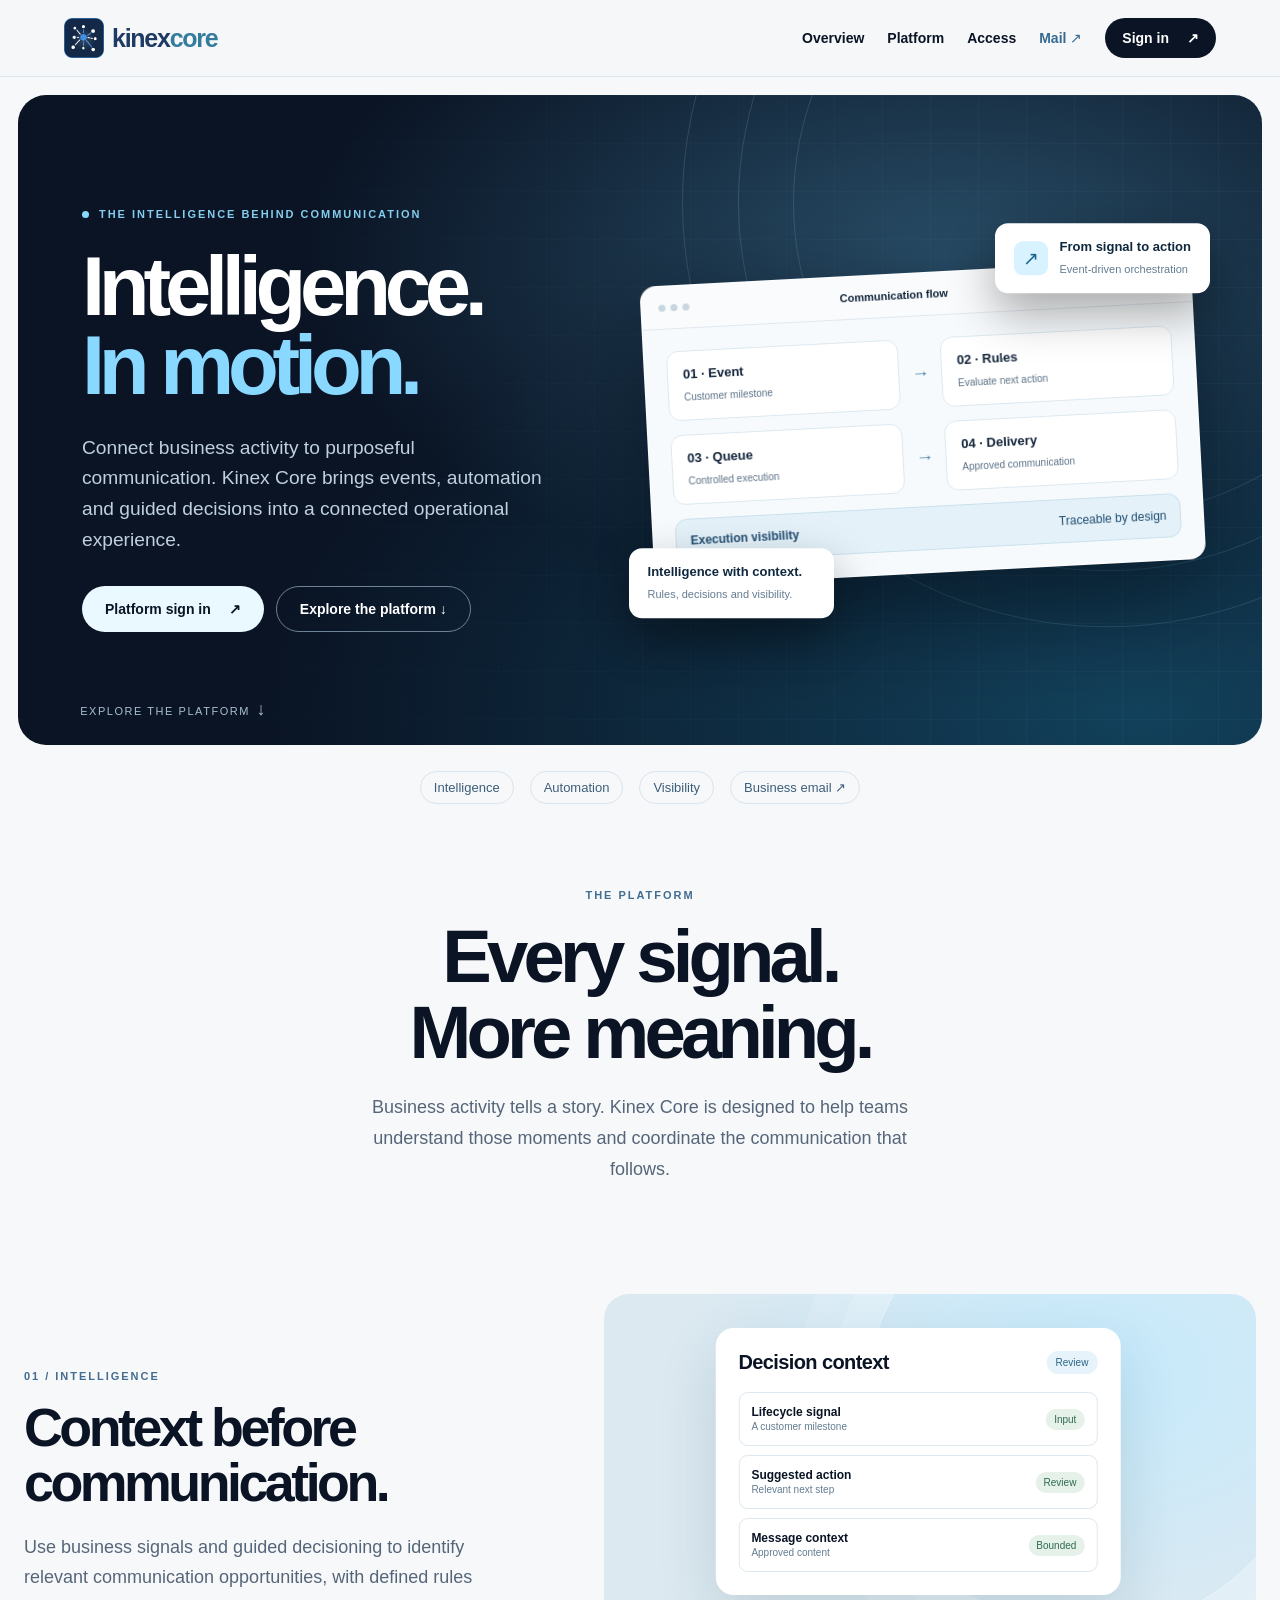
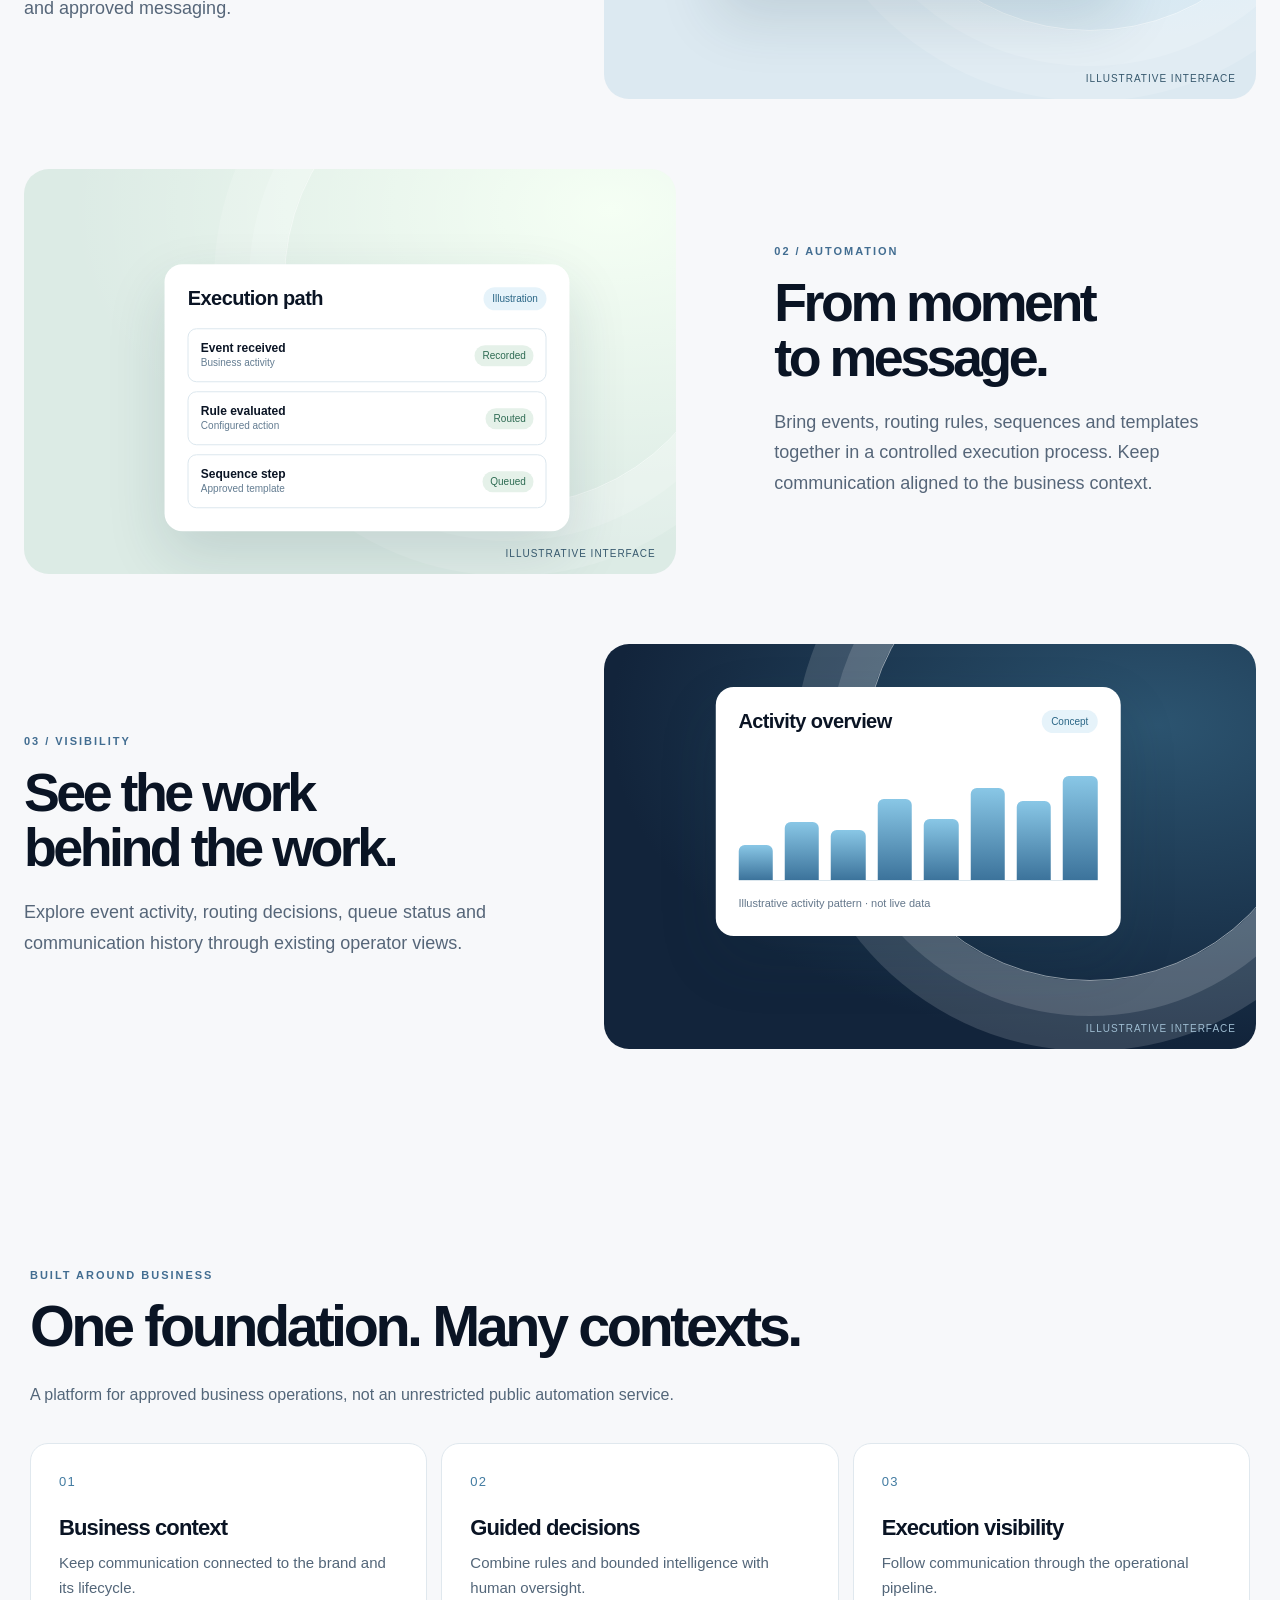
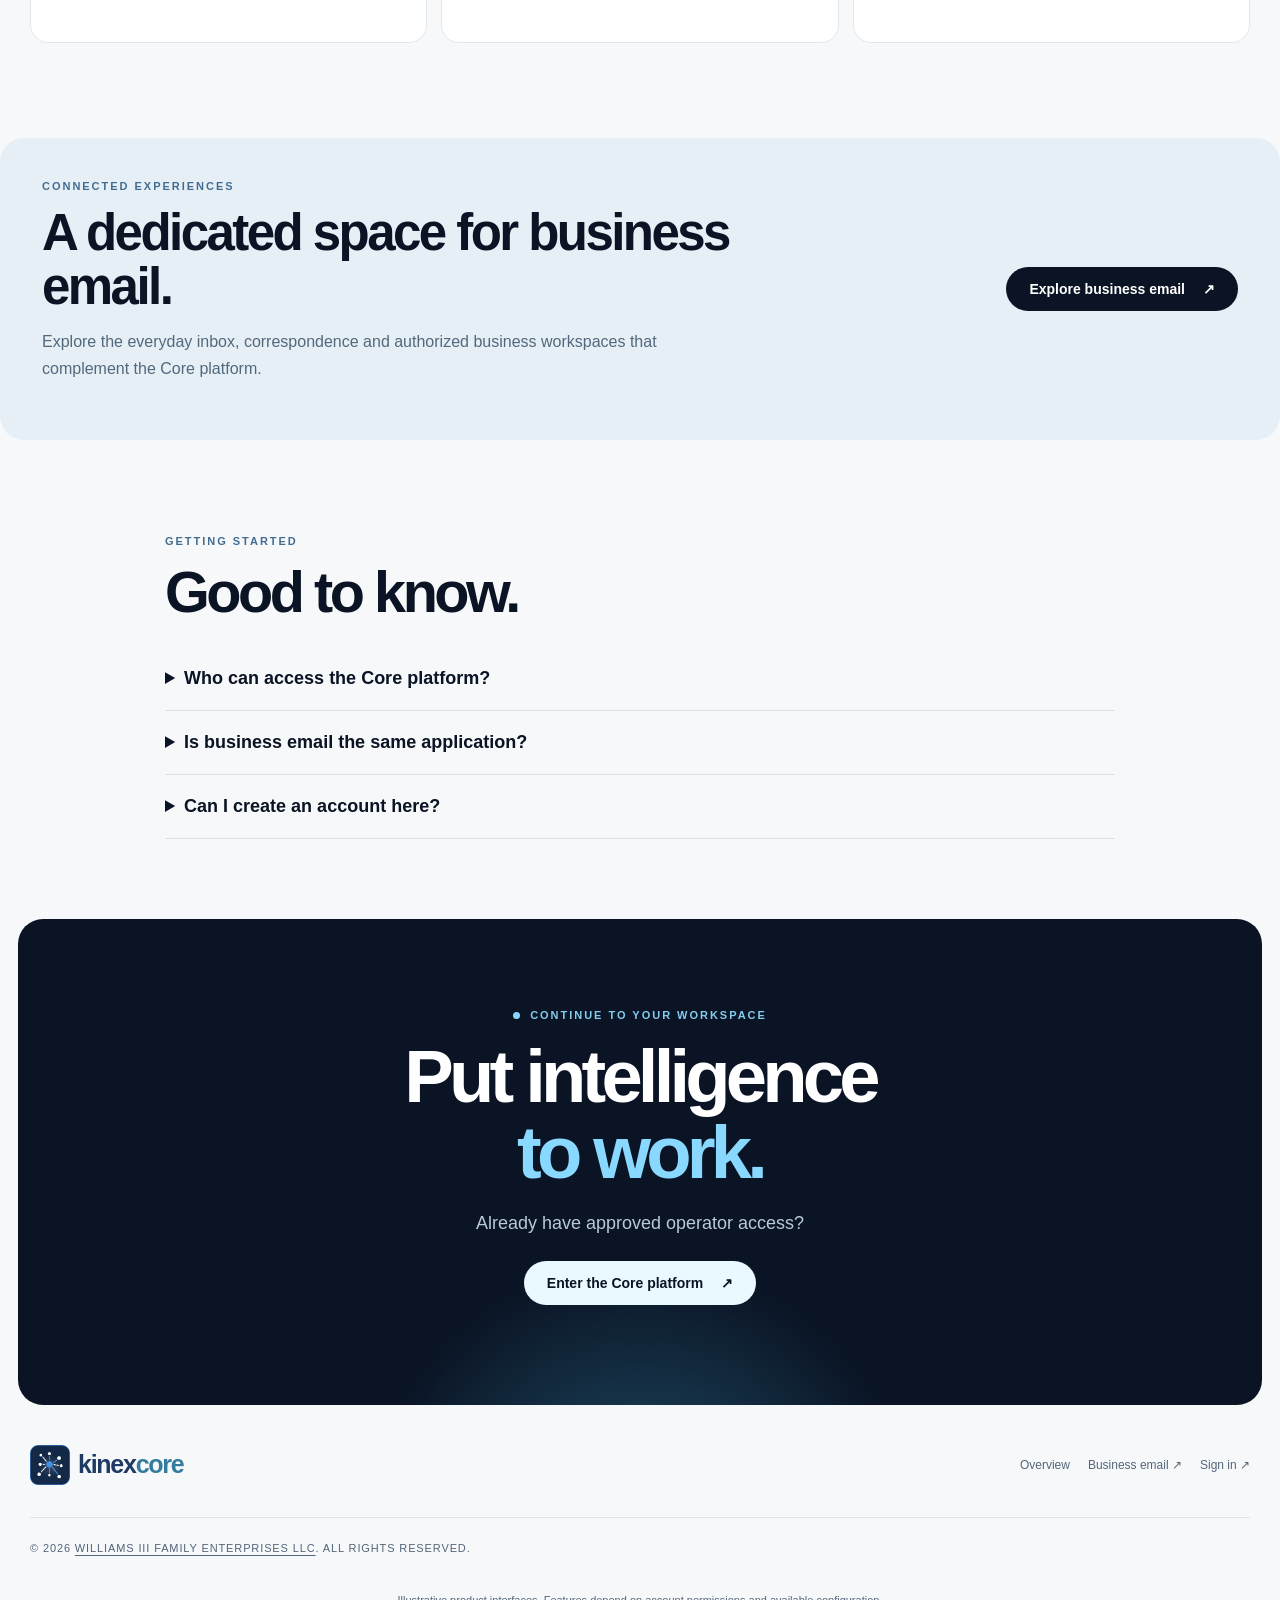
==== marketing/core.html @ b66d1b3a "Release cumulative Mail UI 7299868f1cf378eef8fd9881e475b9e7710310d8 (private Send + invited intake; " ====
<!doctype html><html lang="en"><head><meta charset="utf-8"><meta name="viewport" content="width=device-width,initial-scale=1"><title>Kinex Core — Intelligence in motion</title><link rel="stylesheet" href="./site.css"><link rel="icon" type="image/png" href="../favicon-kinex-core.png"><link rel="canonical" href="https://www.kinexcore.com/marketing/core.html"><meta name="description" content="Kinex Core connects business activity to purposeful communication."></head><body class="coretheme"><header><nav aria-label="Main navigation"><a class="brand" href="#top" aria-label="Kinex Core"><img src="../kinex-sidebar-mark.png" alt="" width="40" height="40" decoding="async"><span class="wordmark">kinex<em>core</em></span></a><div class="navlinks"><a class="anchor" href="#overview">Overview</a><a class="anchor" href="#capabilities">Platform</a><a class="anchor" href="#access">Access</a><a class="sibling" href="https://mail.kinexcore.com/">Mail ↗</a><a class="btn " href="https://www.kinexcore.com/#/sign-in">Sign in <span aria-hidden="true">↗</span></a></div></nav></header><main id="top"><section class="hero" data-parallax><div class="orbit"></div><div><div class="eyebrow">The intelligence behind communication</div><h1>Intelligence.<br><span>In motion.</span></h1><p>Connect business activity to purposeful communication. Kinex Core brings events, automation and guided decisions into a connected operational experience.</p><div class="actions"><a class="btn light" href="https://www.kinexcore.com/#/sign-in">Platform sign in <span aria-hidden="true">↗</span></a><a class="btn outline" href="#overview">Explore the platform ↓</a></div></div><div class="hero-visual"><div class="window"><div class="winbar"><span class="dots"><i></i><i></i><i></i></span><span>Communication flow</span><span class="previewlabel">Illustration</span></div><div class="flowui"><div class="flowline"><div class="node"><b>01 · Event</b><small>Customer milestone</small></div><div class="arr">→</div><div class="node"><b>02 · Rules</b><small>Evaluate next action</small></div></div><div class="flowline"><div class="node"><b>03 · Queue</b><small>Controlled execution</small></div><div class="arr">→</div><div class="node"><b>04 · Delivery</b><small>Approved communication</small></div></div><div class="flowresult"><b>Execution visibility</b><span>Traceable by design</span></div></div></div><div class="float one"><div class="symbol">↗</div><div><strong>From signal to action</strong><small>Event-driven orchestration</small></div></div><div class="float two"><strong>Intelligence with context.</strong><small>Rules, decisions and visibility.</small></div></div><a class="scrollhint" href="#overview">Explore the platform</a></section><div class="subnav"><a href="#capabilities">Intelligence</a><a href="#capabilities">Automation</a><a href="#capabilities">Visibility</a><a href="https://mail.kinexcore.com/">Business email ↗</a></div><section class="intro" id="overview"><div class="section-kicker">The platform</div><h2>Every signal.<br>More meaning.</h2><p>Business activity tells a story. Kinex Core is designed to help teams understand those moments and coordinate the communication that follows.</p></section><div class="stories" id="capabilities"><section class="story "><div class="copy"><div class="section-kicker">01 / Intelligence</div><h2>Context before<br>communication.</h2><p>Use business signals and guided decisioning to identify relevant communication opportunities, with defined rules and approved messaging.</p></div><div class="scene " data-parallax><div class="panel"><div class="top"><h3>Decision context</h3><span class="tag">Review</span></div><div class="minirows"><div class="minirow"><div><b>Lifecycle signal</b><br><small>A customer milestone</small></div><span class="minitag">Input</span></div><div class="minirow"><div><b>Suggested action</b><br><small>Relevant next step</small></div><span class="minitag">Review</span></div><div class="minirow"><div><b>Message context</b><br><small>Approved content</small></div><span class="minitag">Bounded</span></div></div></div><span class="scene-label">Illustrative interface</span></div></section><section class="story reverse"><div class="copy"><div class="section-kicker">02 / Automation</div><h2>From moment<br>to message.</h2><p>Bring events, routing rules, sequences and templates together in a controlled execution process. Keep communication aligned to the business context.</p></div><div class="scene mint" data-parallax><div class="panel"><div class="top"><h3>Execution path</h3><span class="tag">Illustration</span></div><div class="minirows"><div class="minirow"><div><b>Event received</b><br><small>Business activity</small></div><span class="minitag">Recorded</span></div><div class="minirow"><div><b>Rule evaluated</b><br><small>Configured action</small></div><span class="minitag">Routed</span></div><div class="minirow"><div><b>Sequence step</b><br><small>Approved template</small></div><span class="minitag">Queued</span></div></div></div><span class="scene-label">Illustrative interface</span></div></section><section class="story "><div class="copy"><div class="section-kicker">03 / Visibility</div><h2>See the work<br>behind the work.</h2><p>Explore event activity, routing decisions, queue status and communication history through existing operator views.</p></div><div class="scene night" data-parallax><div class="panel"><div class="top"><h3>Activity overview</h3><span class="tag">Concept</span></div><div class="barset" aria-hidden="true"><i style="height:30%"></i><i style="height:49%"></i><i style="height:42%"></i><i style="height:68%"></i><i style="height:52%"></i><i style="height:78%"></i><i style="height:67%"></i><i style="height:88%"></i></div><p style="font-size:11px;margin-top:13px;color:#64778b">Illustrative activity pattern · not live data</p></div><span class="scene-label">Illustrative interface</span></div></section></div><section class="strip"><div class="section-kicker">Built around business</div><h2>One foundation. Many contexts.</h2><p>A platform for approved business operations, not an unrestricted public automation service.</p><div class="tiles"><article class="tile"><span class="n">01</span><h3>Business context</h3><p>Keep communication connected to the brand and its lifecycle.</p></article><article class="tile"><span class="n">02</span><h3>Guided decisions</h3><p>Combine rules and bounded intelligence with human oversight.</p></article><article class="tile"><span class="n">03</span><h3>Execution visibility</h3><p>Follow communication through the operational pipeline.</p></article></div></section><section class="bridge"><div><div class="section-kicker">Connected experiences</div><h2>A dedicated space for business email.</h2><p>Explore the everyday inbox, correspondence and authorized business workspaces that complement the Core platform.</p></div><a class="btn " href="https://mail.kinexcore.com/">Explore business email <span aria-hidden="true">↗</span></a></section><section class="faq" id="access"><div class="section-kicker">Getting started</div><h2>Good to know.</h2><details><summary>Who can access the Core platform?</summary><p>Core is an authorized operator experience. Existing credentials and Core operator permissions are required.</p></details><details><summary>Is business email the same application?</summary><p>No. Business email has its own workspace, sign-in route and mailbox authorization.</p></details><details><summary>Can I create an account here?</summary><p>Public self-service registration is not available on this website. Existing access is managed through the established Kinex processes.</p></details></section><section class="closing"><div class="eyebrow">Continue to your workspace</div><h2>Put intelligence<br><span>to work.</span></h2><p>Already have approved operator access?</p><a class="btn light" href="https://www.kinexcore.com/#/sign-in">Enter the Core platform <span aria-hidden="true">↗</span></a></section></main><footer><a class="brand" href="#top" aria-label="Kinex Core"><img src="../kinex-sidebar-mark.png" alt="" width="40" height="40" decoding="async"><span class="wordmark">kinex<em>core</em></span></a><span class="legal-owner">© 2026 <a href="https://williamsiiifamily.com">Williams III Family Enterprises LLC</a>. All rights reserved.</span><div class="footerlinks"><a href="#overview">Overview</a><a href="https://mail.kinexcore.com/">Business email ↗</a><a href="https://www.kinexcore.com/#/sign-in">Sign in ↗</a></div></footer><div class="legalnote">Illustrative product interfaces. Features depend on account permissions and available configuration.</div><script src="./site.js" defer></script></body></html>
---- marketing/site.css ----
:root{--ink:#0a1424;--muted:#566679;--ice:#89d8ff;--paper:#f5f7f9;--white:#fff;--line:#dce5ec}*{box-sizing:border-box}html{scroll-behavior:smooth;scroll-padding-top:90px}body{margin:0;background:var(--paper);color:var(--ink);font-family:Inter,-apple-system,BlinkMacSystemFont,"Segoe UI",sans-serif;-webkit-font-smoothing:antialiased}a{color:inherit;text-decoration:none}a:focus-visible{outline:3px solid #179eda;outline-offset:5px}header{position:sticky;top:0;z-index:10;background:rgba(245,247,249,.92);backdrop-filter:blur(18px);border-bottom:1px solid #dce5ec}nav{max-width:1440px;height:76px;margin:auto;padding:0 5%;display:flex;align-items:center;justify-content:space-between;gap:20px}.brand{display:inline-flex;align-items:center;gap:9px;font-size:25px;font-weight:800;letter-spacing:-1.8px;white-space:nowrap}.brand svg{width:28px;height:28px}.brand em{font-style:normal;font-weight:400;color:#337c9e}.navlinks{display:flex;align-items:center;gap:28px;font-size:14px;font-weight:550}.btn{display:inline-flex;align-items:center;justify-content:center;gap:18px;background:var(--ink);color:white;border-radius:100px;padding:14px 23px;font-weight:650;font-size:14px;white-space:nowrap;transition:transform .2s,background .2s}.btn:hover{transform:translateY(-2px);background:#254561}.btn.light{background:#eaf8ff;color:var(--ink)}.btn.outline{background:transparent;border:1px solid #6e8297;color:white}.hero{margin:18px auto 0;max-width:1440px;width:calc(100% - 36px);min-height:690px;border-radius:28px;overflow:hidden;position:relative;background:radial-gradient(ellipse at 75% 25%,#284e68 0%,transparent 49%),radial-gradient(ellipse at 90% 95%,#12415b 0%,transparent 55%),#0a1424;color:white;display:grid;grid-template-columns:1.02fr 1fr;align-items:center;padding:7% 5%;isolation:isolate}.hero:before{content:"";position:absolute;inset:0;background-image:linear-gradient(#a2d5ef0b 1px,transparent 1px),linear-gradient(90deg,#a2d5ef0b 1px,transparent 1px);background-size:48px 48px;mask-image:linear-gradient(90deg,transparent,#000);z-index:-1}.orbit{position:absolute;border:1px solid #93dcff29;border-radius:50%;width:850px;height:850px;right:-270px;top:-320px;z-index:-1;transform:translateY(var(--parallax,0px))}.orbit:after,.orbit:before{content:"";position:absolute;inset:55px;border:1px solid #93dcff29;border-radius:50%}.orbit:after{inset:110px}.eyebrow{font-size:11px;font-weight:750;letter-spacing:.18em;text-transform:uppercase;display:flex;align-items:center;gap:10px;color:#83cdee}.eyebrow:before{content:"";width:7px;height:7px;background:#89d8ff;border-radius:50%}.hero h1{font-size:clamp(68px,7.5vw,122px);line-height:.94;letter-spacing:-.075em;font-weight:650;margin:28px 0}.hero h1 span{color:var(--ice)}.hero p{font-size:clamp(17px,1.5vw,20px);line-height:1.6;max-width:470px;color:#c0d0df}.actions{display:flex;flex-wrap:wrap;gap:12px;margin-top:30px}.hero-visual{min-height:440px;position:relative;display:grid;place-items:center;perspective:1200px}.window{width:100%;max-width:590px;border-radius:16px;overflow:hidden;background:#f9fbfd;color:#12243a;box-shadow:0 35px 100px #02081285;border:1px solid #ffffff90;transform:translateY(var(--parallax,0px)) rotate(-4deg)}.winbar{display:flex;align-items:center;justify-content:space-between;padding:15px 17px;border-bottom:1px solid #e0e8ef;font-size:11px;font-weight:700}.dots{display:flex;gap:5px}.dots i{width:7px;height:7px;border-radius:50%;background:#c8d6df}.previewlabel{color:#62768a;font-size:9px;text-transform:uppercase;letter-spacing:.1em}.mailui{display:grid;grid-template-columns:120px 1fr;min-height:315px}.sidebar{padding:19px 11px;background:#eaf0f5;border-right:1px solid #e0e8ef;font-size:11px}.sidebtn{background:#142e45;color:white;border-radius:8px;padding:10px 12px;margin-bottom:18px;font-weight:650}.sidebar div:not(.sidebtn){padding:10px 7px;color:#50647a}.sidebar .sel{background:#d9eaf6;border-radius:6px;font-weight:700;color:#183852!important}.inbox{padding:18px 16px}.inbox h3{margin:0 0 13px;font-size:23px;letter-spacing:-.8px}.search{border:1px solid #dce5ec;background:white;border-radius:8px;padding:10px;color:#77899a;font-size:10px;margin-bottom:14px}.msg{display:grid;grid-template-columns:30px 1fr auto;gap:8px;align-items:center;border-bottom:1px solid #e3eaf0;padding:12px 0;font-size:10px}.avatar{width:28px;height:28px;border-radius:8px;background:#d7e9fb;color:#316388;display:grid;place-items:center;font-weight:750}.msg:nth-child(4) .avatar{background:#e5e0f4;color:#69588a}.msg:nth-child(5) .avatar{background:#deeee6;color:#376c55}.msg b{display:block;font-size:11px;margin-bottom:3px}.msg span{color:#758498}.float{position:absolute;background:white;color:#10283e;border-radius:13px;box-shadow:0 20px 48px #0005;padding:16px 19px;transform:translateY(calc(var(--parallax,0px) * -.75));z-index:2}.float strong{font-size:13px;display:block;margin:0 0 5px}.float small{color:#657c91;font-size:11px}.float.one{top:25px;right:-12px;display:flex;gap:12px;align-items:center}.float.two{bottom:20px;left:-17px;min-width:205px}.float .symbol{background:#d9f2ff;border-radius:9px;color:#17658c;width:34px;height:34px;display:grid;place-items:center;font-size:19px}.scrollhint{position:absolute;bottom:25px;left:5%;font-size:11px;text-transform:uppercase;letter-spacing:.14em;color:#a8bfd1}.scrollhint:after{content:' ↓';font-size:18px}.intro{max-width:900px;margin:auto;padding:105px 25px 75px;text-align:center}.section-kicker{font-size:11px;font-weight:750;letter-spacing:.18em;text-transform:uppercase;color:#397895}.intro h2,.story h2,.closing h2{font-size:clamp(40px,5.8vw,80px);letter-spacing:-.065em;line-height:1.02;margin:18px 0 22px;font-weight:650}.intro p,.story p{font-size:18px;line-height:1.7;color:var(--muted);max-width:560px;margin:0 auto}.stories{max-width:1280px;margin:auto;padding:0 24px 110px}.story{display:grid;grid-template-columns:.85fr 1.15fr;align-items:center;min-height:490px;gap:8%;padding:35px 0}.story.reverse{grid-template-columns:1.15fr .85fr}.story.reverse .copy{order:2}.story h2{font-size:clamp(38px,4.5vw,63px)}.story p{margin:0}.scene{border-radius:25px;min-height:430px;position:relative;overflow:hidden;display:grid;place-items:center;background:radial-gradient(ellipse at 75% 20%,#c5eafc,transparent 60%),#dce9f1;isolation:isolate}.scene:before{content:"";position:absolute;width:450px;height:450px;border:1px solid #fff8;border-radius:50%;right:-60px;top:-80px;box-shadow:0 0 0 35px #ffffff24,0 0 0 70px #ffffff24;z-index:-1;transform:translateY(var(--parallax,0px))}.scene.mint{background:radial-gradient(ellipse at 90% 10%,#f5fff4,transparent 65%),#dcebe5}.scene.night{background:radial-gradient(ellipse at 85% 20%,#2c5470,transparent 70%),#12243b}.panel{background:#fff;border:1px solid #ffffffd9;border-radius:18px;padding:22px;width:75%;max-width:405px;box-shadow:0 24px 60px #18384a24;transform:translateY(var(--parallax,0px))}.panel .top{display:flex;align-items:center;justify-content:space-between;gap:8px;margin-bottom:18px}.panel h3{font-size:20px;letter-spacing:-.6px;margin:0}.panel .tag{font-size:10px;background:#e6f3fa;color:#2a6686;border-radius:100px;padding:6px 9px}.workspace{display:flex;align-items:center;gap:12px;padding:14px 0;border-top:1px solid #e6edf1}.workspace .logo{display:grid;place-items:center;width:40px;height:40px;border-radius:11px;background:#dce9f7;color:#234d70;font-size:18px;font-weight:700}.workspace:nth-child(3) .logo{background:#e1eee5;color:#386953}.workspace b{font-size:13px;display:block}.workspace small{font-size:11px;color:#697e8d}.workspace .arrow{margin-left:auto;color:#8298a7}.compose{font-size:13px;line-height:1.65}.compose .field{padding:8px 0;border-bottom:1px solid #e6edf1;color:#627487}.compose .field b{color:#253a4b}.compose .message{padding:18px 0;color:#263d50}.panelbtn{display:inline-block;border-radius:100px;background:#173c4f;color:white;font-size:11px;padding:9px 18px}.folders{display:grid;grid-template-columns:1fr 1fr;gap:12px}.folder{padding:18px 13px;border-radius:12px;background:#f0f5f8;font-size:12px;font-weight:650}.folder span{display:block;color:#387c9c;font-size:23px;margin-bottom:8px}.closing{background:#0a1424;color:white;margin:0 18px;border-radius:25px;text-align:center;padding:90px 25px 100px;position:relative;overflow:hidden}.closing:before{content:"";position:absolute;width:600px;height:600px;left:50%;top:65%;transform:translateX(-50%);background:radial-gradient(circle,#214e69,transparent 65%);pointer-events:none}.closing>*{position:relative}.closing h2 span{color:var(--ice)}.closing p{color:#b8cad8;font-size:18px;margin:0 0 27px}.closing .eyebrow{justify-content:center}.closing .btn{margin:auto}footer{max-width:1280px;margin:auto;padding:40px 30px;display:flex;justify-content:space-between;align-items:center;gap:20px;flex-wrap:wrap;color:#536679;font-size:12px}.footerlinks{display:flex;gap:20px}.footnote{padding:0 25px 20px;text-align:center;color:#647688;font-size:11px}.scene-label{position:absolute;bottom:15px;right:20px;font-size:10px;letter-spacing:.1em;text-transform:uppercase;color:#36586d}.night .scene-label{color:#9ebcd1}@media(max-width:900px){.hero{grid-template-columns:1fr;min-height:auto;padding:65px 6% 60px}.hero-visual{margin-top:38px;min-height:390px}.window{width:90%}.hero h1{font-size:clamp(63px,12vw,100px)}.scrollhint{display:none}.story,.story.reverse{grid-template-columns:1fr;gap:25px;padding:24px 0 45px}.story.reverse .copy{order:0}.scene{min-height:360px}.intro{padding:80px 24px 30px}.stories{padding-bottom:65px}}@media(max-width:550px){nav{height:66px;padding:0 18px}.brand{font-size:22px}.navlinks>a:not(.btn){display:none}.hero{width:calc(100% - 20px);margin-top:10px;border-radius:20px;padding:48px 22px 42px}.hero h1{font-size:clamp(52px,13vw,76px)}.hero-visual{min-height:275px;margin-top:25px}.window{width:100%;transform:translateY(var(--parallax,0px));border-radius:10px}.mailui{grid-template-columns:79px 1fr;min-height:215px}.sidebar{padding:9px 5px;font-size:8px}.sidebtn{padding:7px 6px;margin-bottom:7px}.sidebar div:not(.sidebtn){padding:7px 4px}.inbox{padding:10px 9px}.inbox h3{font-size:17px;margin:0 0 8px}.search{padding:5px;margin-bottom:4px}.msg{grid-template-columns:20px 1fr;gap:5px;padding:7px 0;font-size:8px}.msg b{font-size:9px}.msg>span:last-child{display:none}.avatar{width:20px;height:20px}.winbar{padding:9px;font-size:9px}.float{padding:10px 12px}.float.one{top:-5px;right:-8px}.float.two{bottom:0;left:-5px;min-width:145px}.float strong{font-size:10px}.float small{font-size:9px}.float .symbol{width:25px;height:25px}.scene{min-height:300px}.panel{width:84%;padding:18px}.stories{padding:0 18px 45px}.closing{margin:0 10px;padding:70px 20px}.intro p,.story p{font-size:16px}.footerlinks{flex-wrap:wrap}.btn{padding:13px 18px}}@media(prefers-reduced-motion:reduce){html{scroll-behavior:auto}*,*:before,*:after{transition:none!important;--parallax:0px!important}}

:root{--paper:#f7f8fa} .brand small{font-size:12px;letter-spacing:0;font-weight:600;color:#56748d;border-left:1px solid #b8c7d4;padding-left:10px;margin-left:4px}.navlinks{gap:23px}.navlinks .sibling{color:#386a91}.hero{min-height:650px}.hero h1{font-size:clamp(58px,6.5vw,100px)}.section-kicker{color:#426d91}.story{min-height:465px}.scene{min-height:405px}.hero-visual .window{transform:translate3d(calc(var(--parallax,0px)*.35),var(--parallax,0px),0) rotate(-3deg)}.scene .panel{transform:translate3d(calc(var(--parallax,0px)*.35),var(--parallax,0px),0)}.story.reverse .scene .panel{transform:translate3d(calc(var(--parallax,0px)*-.5),calc(var(--parallax,0px)*-.75),0)}.subnav{display:flex;justify-content:center;gap:16px;flex-wrap:wrap;padding:26px 18px 0;font-size:13px;color:#3d5e79}.subnav a{padding:8px 13px;border:1px solid #d8e4ef;border-radius:50px}.subnav a:hover{background:#e2eef7}.intro{padding-top:85px}.story h2{font-size:clamp(38px,4.2vw,60px)}.strip{max-width:1280px;padding:75px 30px;margin:auto}.strip h2,.faq h2{font-size:clamp(36px,4.5vw,62px);letter-spacing:-.06em;line-height:1.05;margin:15px 0 25px}.strip p{color:#536679;line-height:1.65}.tiles{display:grid;grid-template-columns:repeat(3,1fr);gap:14px;margin-top:35px}.tile{background:white;border:1px solid #e0e8ee;border-radius:18px;padding:28px;min-height:200px}.tile .n{font-size:13px;color:#427ba1;letter-spacing:.1em}.tile h3{font-size:22px;letter-spacing:-.04em;margin:25px 0 10px}.tile p{font-size:15px;margin:0}.bridge{max-width:1280px;margin:20px auto 70px;background:#e7eff6;border-radius:24px;padding:42px;display:grid;grid-template-columns:1.2fr .8fr;gap:35px;align-items:center}.bridge h2{font-size:clamp(32px,4vw,51px);line-height:1.05;letter-spacing:-.05em;margin:14px 0}.bridge p{color:#52687c;line-height:1.65;max-width:630px}.bridge .btn{justify-self:end}.faq{max-width:1000px;margin:auto;padding:25px 25px 80px}.faq details{border-bottom:1px solid #d9e2e9;padding:21px 0}.faq summary{cursor:pointer;font-size:18px;font-weight:650}.faq details p{color:#566679;line-height:1.7;max-width:720px}.flowui{padding:22px;background:#f7fafc;display:grid;gap:14px}.flowline{display:grid;grid-template-columns:1fr 28px 1fr;align-items:center;gap:7px}.flowline .node{background:white;border:1px solid #dce8ef;border-radius:12px;padding:15px}.node b{display:block;font-size:13px;margin-bottom:5px}.node small{font-size:10px;color:#5b7185}.flowline .arr{text-align:center;color:#4783ab;font-size:18px}.flowresult{background:#e4f1f8;border:1px solid #c9e1ed;border-radius:12px;padding:14px;display:flex;justify-content:space-between;align-items:center;font-size:12px;color:#204c71}.minirows{display:grid;gap:9px}.minirow{border:1px solid #dce7ee;border-radius:9px;padding:12px;display:flex;justify-content:space-between;align-items:center;gap:12px;font-size:12px}.minirow small{color:#637c91}.minitag{background:#e5f1e9;color:#2e6b53;border-radius:20px;padding:5px 8px;font-size:10px;white-space:nowrap}.barset{display:flex;align-items:end;height:130px;gap:12px;padding:10px 0 0;border-bottom:1px solid #dce7ee}.barset i{flex:1;background:linear-gradient(#89c7e6,#3c739b);border-radius:6px 6px 0 0}.mailtheme .hero{background:radial-gradient(ellipse at 75% 25%,#d1e8ff 0%,transparent 55%),linear-gradient(130deg,#eaf1fb,#d7e7f7);color:#11263f}.mailtheme .hero h1 span{color:#2e679d}.mailtheme .hero p{color:#50677e}.mailtheme .eyebrow{color:#34668a}.mailtheme .eyebrow:before{background:#448fc1}.mailtheme .hero .btn.light{background:#173c60;color:#fff}.mailtheme .hero .btn.outline{color:#21486a;border-color:#87a8c3}.mailtheme .hero .orbit,.mailtheme .hero .orbit:after,.mailtheme .hero .orbit:before{border-color:#5182af22}.mailtheme .hero .window{box-shadow:0 24px 65px #1b41643b}.mailtheme .float{box-shadow:0 18px 38px #1b416429}.mailtheme .scrollhint{color:#53748d}.mailtheme .closing .eyebrow{color:#89d8ff}.legalnote{font-size:11px;color:#697c8a;text-align:center;padding:0 25px 22px}.footerlinks{gap:18px}.footerlinks a:hover,.navlinks a:not(.btn):hover{text-decoration:underline}.navlinks .btn{padding:12px 17px}.mailtheme .hero:before{background-image:linear-gradient(#6796bd12 1px,transparent 1px),linear-gradient(90deg,#6796bd12 1px,transparent 1px)}@media(max-width:900px){.hero{min-height:auto}.bridge{margin:0 20px 60px;grid-template-columns:1fr;padding:30px}.bridge .btn{justify-self:start}.tiles{grid-template-columns:1fr 1fr}.navlinks{gap:12px}.navlinks a.anchor{display:none}.story{min-height:auto}.scene{min-height:350px}}@media(max-width:550px){.navlinks>a.sibling{display:inline;font-size:11px}.navlinks .btn{font-size:11px;padding:10px 12px;gap:7px}.brand{font-size:19px;gap:6px}.brand svg{width:21px;height:21px}.brand small{display:none}.navlinks{gap:10px}nav{gap:10px;padding:0 12px}.hero h1{font-size:clamp(47px,12vw,68px)}.hero-visual .window{transform:translateY(var(--parallax,0px))}.hero-visual{min-height:290px}.tiles{grid-template-columns:1fr}.tile{min-height:auto}.strip{padding:40px 20px}.bridge{margin:10px 15px 45px;padding:26px}.scene{min-height:300px}.flowui{padding:10px;gap:8px}.flowline .node{padding:9px}.node b{font-size:11px}.node small{font-size:9px}.flowline{grid-template-columns:1fr 17px 1fr}.flowresult{font-size:10px;padding:10px}.faq{padding-bottom:55px}.subnav{gap:7px}.subnav a{font-size:11px;padding:7px 10px}.intro{padding-top:65px}.footerlinks{gap:12px}}

/* Public wordmark: reuse the original Kinex mark without alteration. */
.brand{gap:8px;color:#203a66;font-weight:800;letter-spacing:-.05em}
.brand img{width:40px;height:40px;object-fit:contain;flex:none}
.brand .wordmark{white-space:nowrap}
.brand em{font-weight:800;color:#337c9e}
.brand .product-label{display:inline;font-size:22px;color:#337c9e;font-weight:500;letter-spacing:-.045em;border:0;padding:0;margin:0}
.legal-owner{order:3;flex:0 0 100%;border-top:1px solid #dce5ec;padding-top:24px;margin-top:12px;font-size:11px;letter-spacing:.08em;text-transform:uppercase}
.legal-owner a{text-decoration:underline;text-underline-offset:3px}
.legal-owner a:hover{text-decoration-thickness:2px}
.legalnote{color:#526679}
@media(max-width:550px){.brand img{width:30px;height:30px}.brand{gap:5px;font-size:19px}.brand .product-label{font-size:17px}.navlinks{gap:9px}.navlinks .sibling{font-size:10px}.navlinks .btn{padding:10px 12px}.legal-owner{line-height:1.8}}
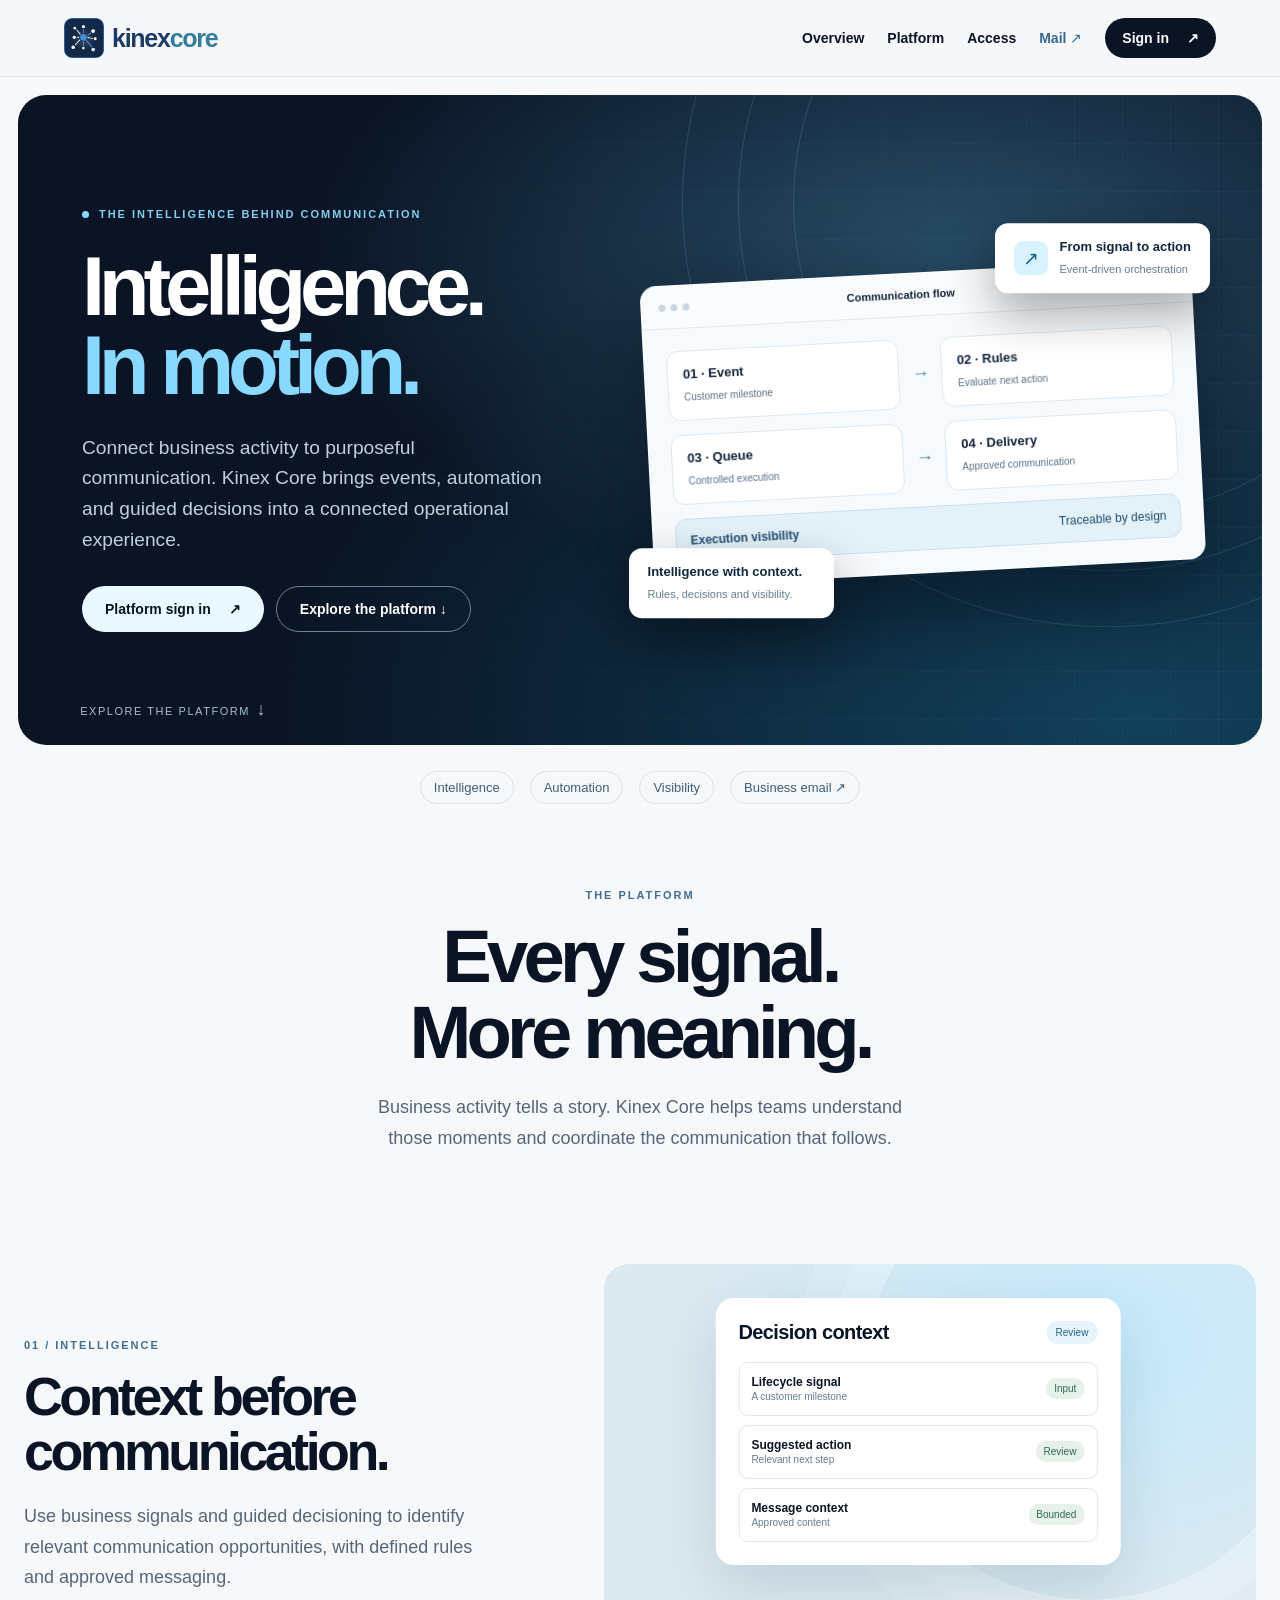
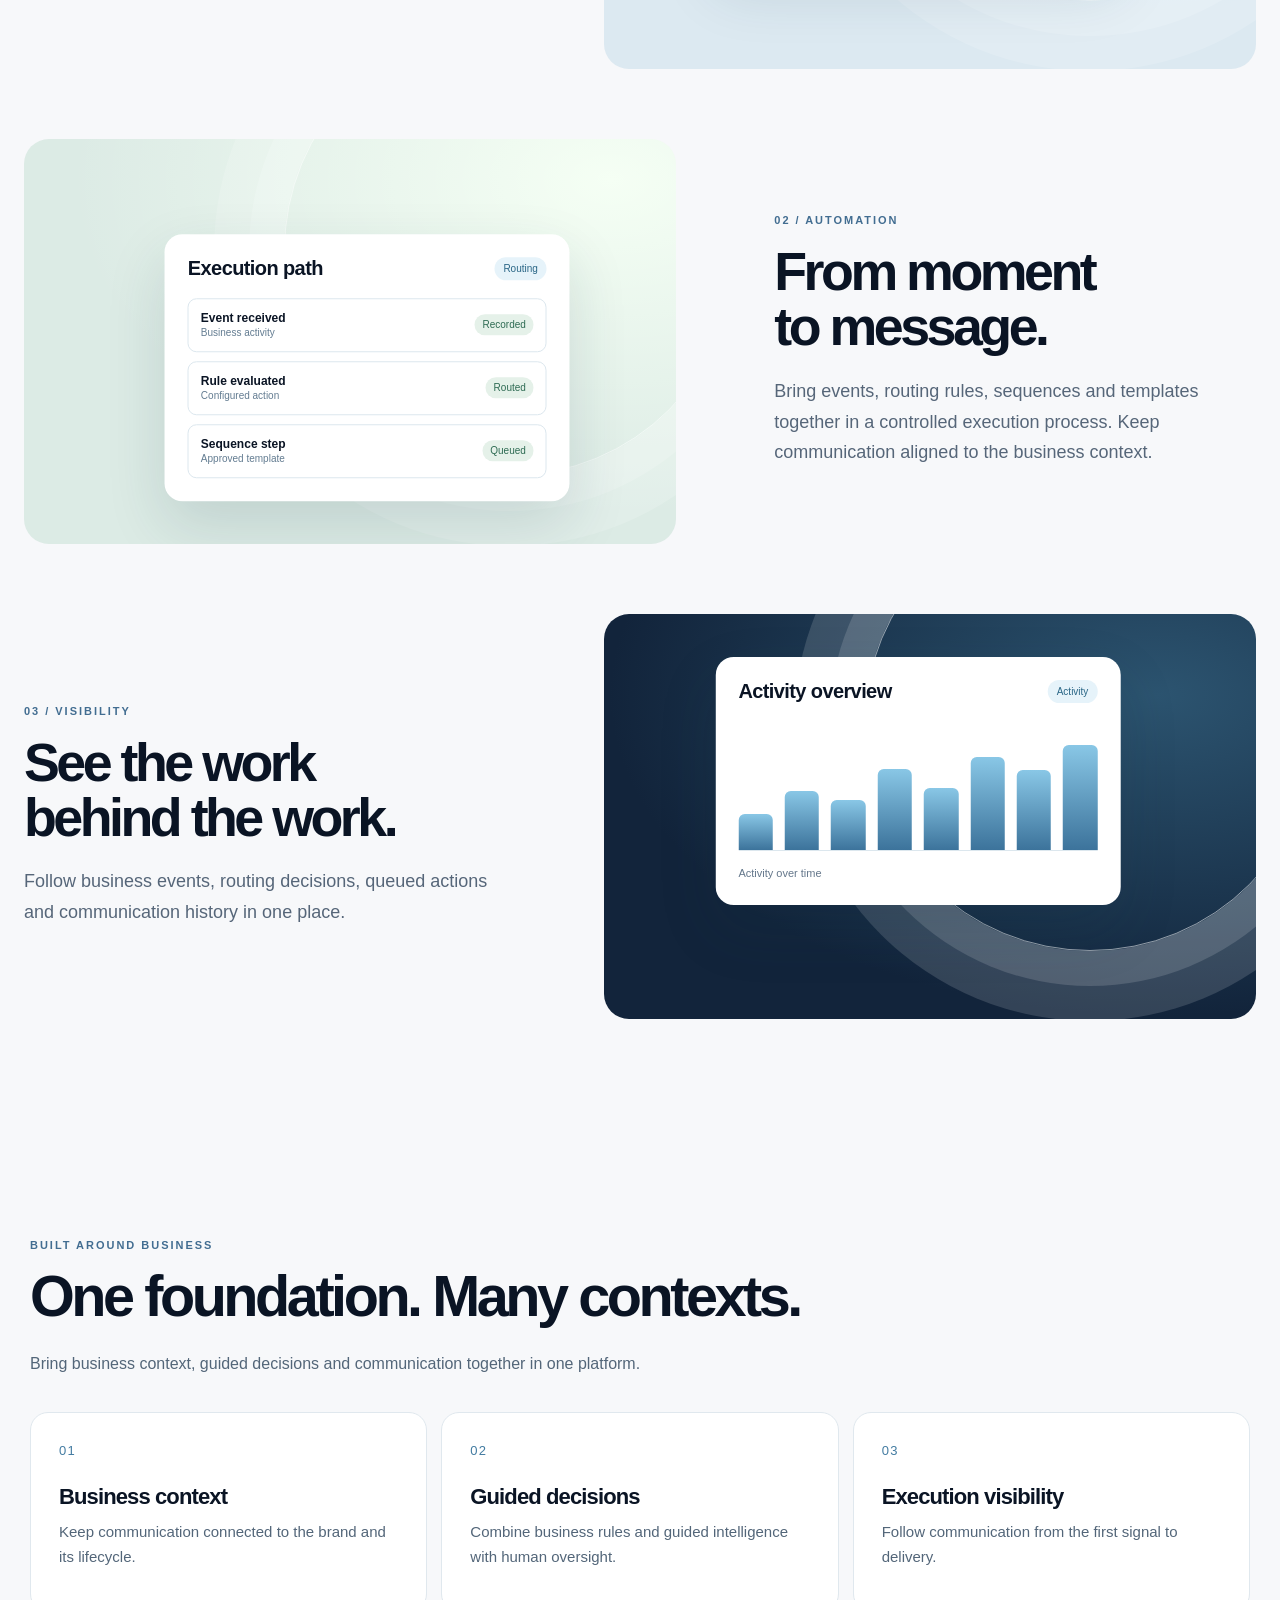
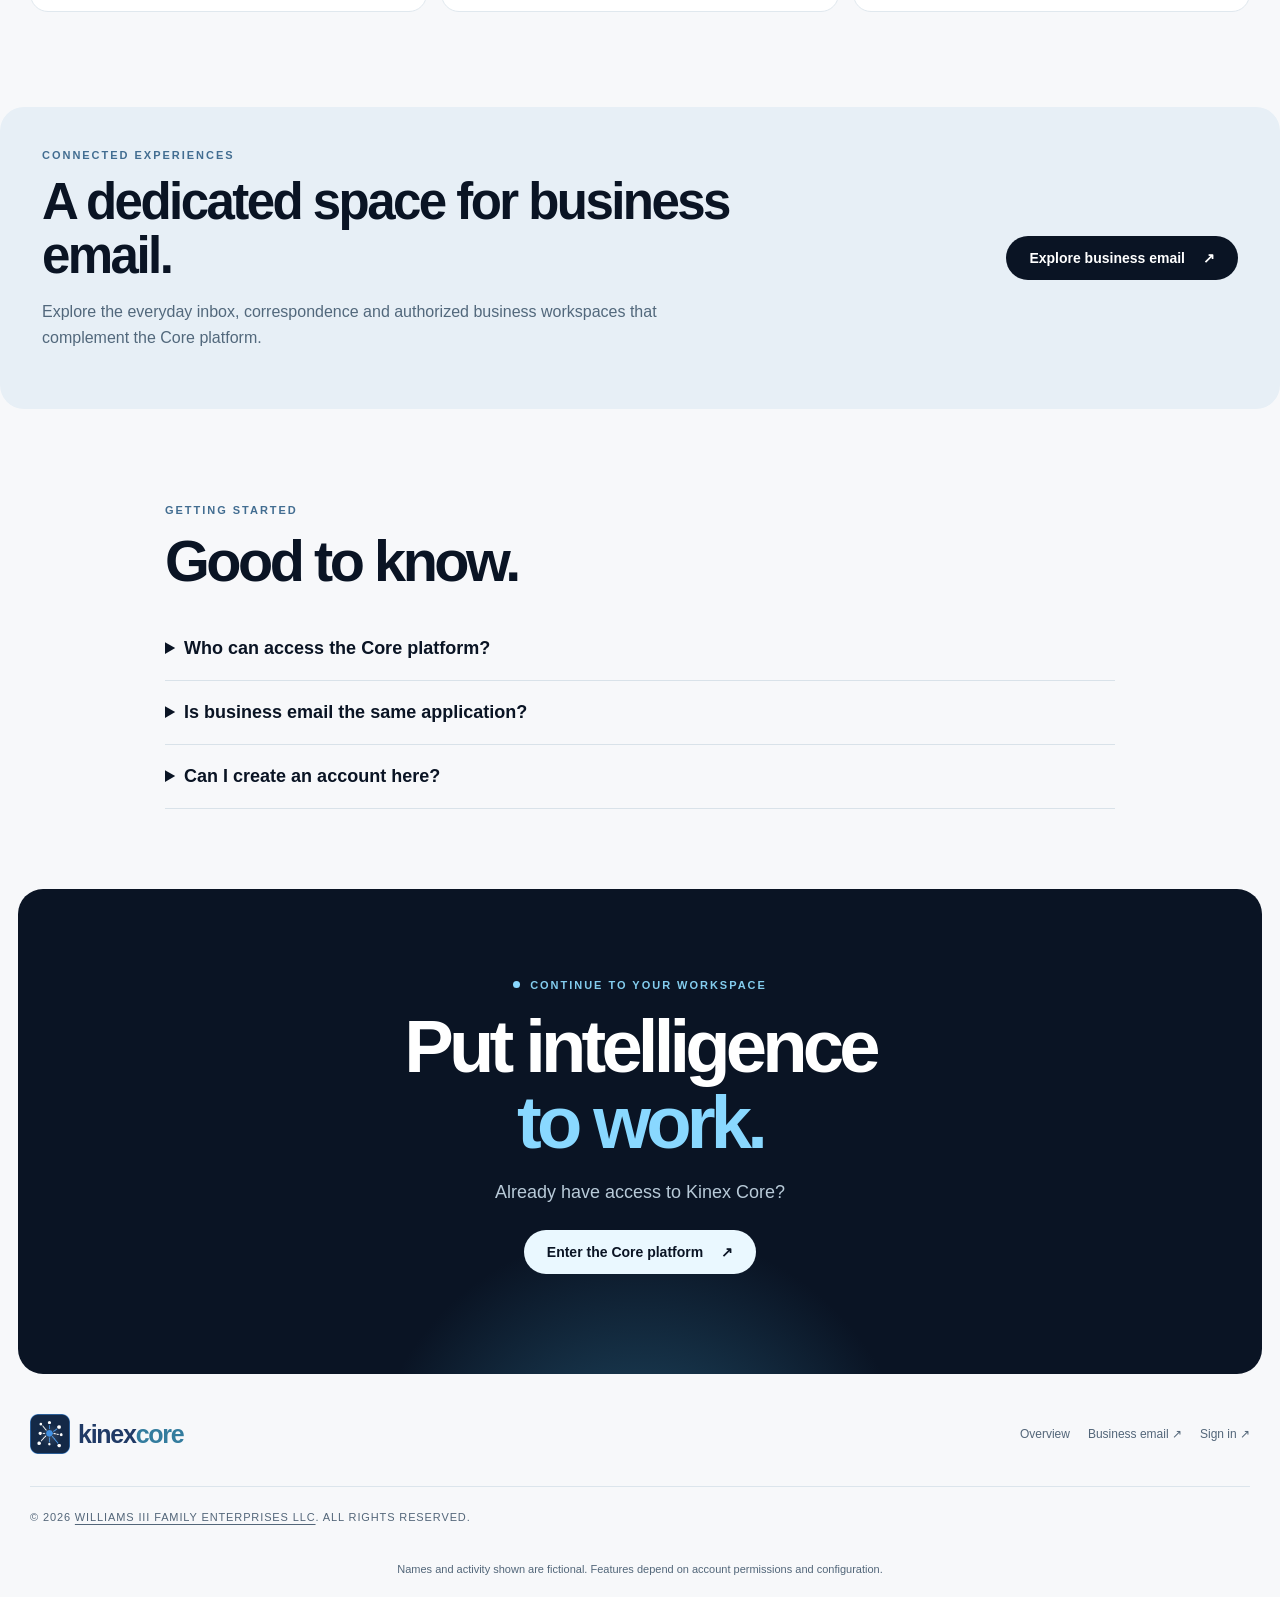
==== commit 3455e40a: "Release cumulative Mail UI 9d97642d1299918bcea07b70db03116aa014a16e (private Send + invited intake; " ====
--- a/marketing/core.html
+++ b/marketing/core.html
@@ -1 +1,15 @@
-<!doctype html><html lang="en"><head><meta charset="utf-8"><meta name="viewport" content="width=device-width,initial-scale=1"><title>Kinex Core — Intelligence in motion</title><link rel="stylesheet" href="./site.css"><link rel="icon" type="image/png" href="../favicon-kinex-core.png"><link rel="canonical" href="https://www.kinexcore.com/marketing/core.html"><meta name="description" content="Kinex Core connects business activity to purposeful communication."></head><body class="coretheme"><header><nav aria-label="Main navigation"><a class="brand" href="#top" aria-label="Kinex Core"><img src="../kinex-sidebar-mark.png" alt="" width="40" height="40" decoding="async"><span class="wordmark">kinex<em>core</em></span></a><div class="navlinks"><a class="anchor" href="#overview">Overview</a><a class="anchor" href="#capabilities">Platform</a><a class="anchor" href="#access">Access</a><a class="sibling" href="https://mail.kinexcore.com/">Mail ↗</a><a class="btn " href="https://www.kinexcore.com/#/sign-in">Sign in <span aria-hidden="true">↗</span></a></div></nav></header><main id="top"><section class="hero" data-parallax><div class="orbit"></div><div><div class="eyebrow">The intelligence behind communication</div><h1>Intelligence.<br><span>In motion.</span></h1><p>Connect business activity to purposeful communication. Kinex Core brings events, automation and guided decisions into a connected operational experience.</p><div class="actions"><a class="btn light" href="https://www.kinexcore.com/#/sign-in">Platform sign in <span aria-hidden="true">↗</span></a><a class="btn outline" href="#overview">Explore the platform ↓</a></div></div><div class="hero-visual"><div class="window"><div class="winbar"><span class="dots"><i></i><i></i><i></i></span><span>Communication flow</span><span class="previewlabel">Illustration</span></div><div class="flowui"><div class="flowline"><div class="node"><b>01 · Event</b><small>Customer milestone</small></div><div class="arr">→</div><div class="node"><b>02 · Rules</b><small>Evaluate next action</small></div></div><div class="flowline"><div class="node"><b>03 · Queue</b><small>Controlled execution</small></div><div class="arr">→</div><div class="node"><b>04 · Delivery</b><small>Approved communication</small></div></div><div class="flowresult"><b>Execution visibility</b><span>Traceable by design</span></div></div></div><div class="float one"><div class="symbol">↗</div><div><strong>From signal to action</strong><small>Event-driven orchestration</small></div></div><div class="float two"><strong>Intelligence with context.</strong><small>Rules, decisions and visibility.</small></div></div><a class="scrollhint" href="#overview">Explore the platform</a></section><div class="subnav"><a href="#capabilities">Intelligence</a><a href="#capabilities">Automation</a><a href="#capabilities">Visibility</a><a href="https://mail.kinexcore.com/">Business email ↗</a></div><section class="intro" id="overview"><div class="section-kicker">The platform</div><h2>Every signal.<br>More meaning.</h2><p>Business activity tells a story. Kinex Core is designed to help teams understand those moments and coordinate the communication that follows.</p></section><div class="stories" id="capabilities"><section class="story "><div class="copy"><div class="section-kicker">01 / Intelligence</div><h2>Context before<br>communication.</h2><p>Use business signals and guided decisioning to identify relevant communication opportunities, with defined rules and approved messaging.</p></div><div class="scene " data-parallax><div class="panel"><div class="top"><h3>Decision context</h3><span class="tag">Review</span></div><div class="minirows"><div class="minirow"><div><b>Lifecycle signal</b><br><small>A customer milestone</small></div><span class="minitag">Input</span></div><div class="minirow"><div><b>Suggested action</b><br><small>Relevant next step</small></div><span class="minitag">Review</span></div><div class="minirow"><div><b>Message context</b><br><small>Approved content</small></div><span class="minitag">Bounded</span></div></div></div><span class="scene-label">Illustrative interface</span></div></section><section class="story reverse"><div class="copy"><div class="section-kicker">02 / Automation</div><h2>From moment<br>to message.</h2><p>Bring events, routing rules, sequences and templates together in a controlled execution process. Keep communication aligned to the business context.</p></div><div class="scene mint" data-parallax><div class="panel"><div class="top"><h3>Execution path</h3><span class="tag">Illustration</span></div><div class="minirows"><div class="minirow"><div><b>Event received</b><br><small>Business activity</small></div><span class="minitag">Recorded</span></div><div class="minirow"><div><b>Rule evaluated</b><br><small>Configured action</small></div><span class="minitag">Routed</span></div><div class="minirow"><div><b>Sequence step</b><br><small>Approved template</small></div><span class="minitag">Queued</span></div></div></div><span class="scene-label">Illustrative interface</span></div></section><section class="story "><div class="copy"><div class="section-kicker">03 / Visibility</div><h2>See the work<br>behind the work.</h2><p>Explore event activity, routing decisions, queue status and communication history through existing operator views.</p></div><div class="scene night" data-parallax><div class="panel"><div class="top"><h3>Activity overview</h3><span class="tag">Concept</span></div><div class="barset" aria-hidden="true"><i style="height:30%"></i><i style="height:49%"></i><i style="height:42%"></i><i style="height:68%"></i><i style="height:52%"></i><i style="height:78%"></i><i style="height:67%"></i><i style="height:88%"></i></div><p style="font-size:11px;margin-top:13px;color:#64778b">Illustrative activity pattern · not live data</p></div><span class="scene-label">Illustrative interface</span></div></section></div><section class="strip"><div class="section-kicker">Built around business</div><h2>One foundation. Many contexts.</h2><p>A platform for approved business operations, not an unrestricted public automation service.</p><div class="tiles"><article class="tile"><span class="n">01</span><h3>Business context</h3><p>Keep communication connected to the brand and its lifecycle.</p></article><article class="tile"><span class="n">02</span><h3>Guided decisions</h3><p>Combine rules and bounded intelligence with human oversight.</p></article><article class="tile"><span class="n">03</span><h3>Execution visibility</h3><p>Follow communication through the operational pipeline.</p></article></div></section><section class="bridge"><div><div class="section-kicker">Connected experiences</div><h2>A dedicated space for business email.</h2><p>Explore the everyday inbox, correspondence and authorized business workspaces that complement the Core platform.</p></div><a class="btn " href="https://mail.kinexcore.com/">Explore business email <span aria-hidden="true">↗</span></a></section><section class="faq" id="access"><div class="section-kicker">Getting started</div><h2>Good to know.</h2><details><summary>Who can access the Core platform?</summary><p>Core is an authorized operator experience. Existing credentials and Core operator permissions are required.</p></details><details><summary>Is business email the same application?</summary><p>No. Business email has its own workspace, sign-in route and mailbox authorization.</p></details><details><summary>Can I create an account here?</summary><p>Public self-service registration is not available on this website. Existing access is managed through the established Kinex processes.</p></details></section><section class="closing"><div class="eyebrow">Continue to your workspace</div><h2>Put intelligence<br><span>to work.</span></h2><p>Already have approved operator access?</p><a class="btn light" href="https://www.kinexcore.com/#/sign-in">Enter the Core platform <span aria-hidden="true">↗</span></a></section></main><footer><a class="brand" href="#top" aria-label="Kinex Core"><img src="../kinex-sidebar-mark.png" alt="" width="40" height="40" decoding="async"><span class="wordmark">kinex<em>core</em></span></a><span class="legal-owner">© 2026 <a href="https://williamsiiifamily.com">Williams III Family Enterprises LLC</a>. All rights reserved.</span><div class="footerlinks"><a href="#overview">Overview</a><a href="https://mail.kinexcore.com/">Business email ↗</a><a href="https://www.kinexcore.com/#/sign-in">Sign in ↗</a></div></footer><div class="legalnote">Illustrative product interfaces. Features depend on account permissions and available configuration.</div><script src="./site.js" defer></script></body></html>
+<!doctype html><html lang="en"><head><meta charset="utf-8"><meta name="viewport" content="width=device-width,initial-scale=1"><title>Kinex Core — Intelligence in motion</title><link rel="stylesheet" href="./site.css"><link rel="icon" type="image/png" href="../favicon-kinex-core.png"><link rel="canonical" href="https://www.kinexcore.com/"><meta name="description" content="Kinex Core connects business activity to purposeful communication.">
+<meta property="og:type" content="website">
+<meta property="og:site_name" content="Kinex Core">
+<meta property="og:title" content="Kinex Core — Intelligence in motion">
+<meta property="og:description" content="Connect business activity to purposeful communication.">
+<meta property="og:url" content="https://www.kinexcore.com/">
+<meta property="og:image" content="https://www.kinexcore.com/kinexcore%20social%20preview.png">
+<meta property="og:image:type" content="image/png">
+<meta property="og:image:alt" content="Kinex Core — Intelligence in motion">
+<meta name="twitter:card" content="summary_large_image">
+<meta name="twitter:title" content="Kinex Core — Intelligence in motion">
+<meta name="twitter:description" content="Connect business activity to purposeful communication.">
+<meta name="twitter:image" content="https://www.kinexcore.com/kinexcore%20social%20preview.png">
+<meta name="twitter:image:alt" content="Kinex Core — Intelligence in motion">
+</head><body class="coretheme"><header><nav aria-label="Main navigation"><a class="brand" href="#top" aria-label="Kinex Core"><img src="../kinex-sidebar-mark.png" alt="" width="40" height="40" decoding="async"><span class="wordmark">kinex<em>core</em></span></a><div class="navlinks"><a class="anchor" href="#overview">Overview</a><a class="anchor" href="#capabilities">Platform</a><a class="anchor" href="#access">Access</a><a class="sibling" href="https://mail.kinexcore.com/">Mail ↗</a><a class="btn " href="https://www.kinexcore.com/#/sign-in">Sign in <span aria-hidden="true">↗</span></a></div></nav></header><main id="top"><section class="hero" data-parallax><div class="orbit"></div><div><div class="eyebrow">The intelligence behind communication</div><h1>Intelligence.<br><span>In motion.</span></h1><p>Connect business activity to purposeful communication. Kinex Core brings events, automation and guided decisions into a connected operational experience.</p><div class="actions"><a class="btn light" href="https://www.kinexcore.com/#/sign-in">Platform sign in <span aria-hidden="true">↗</span></a><a class="btn outline" href="#overview">Explore the platform ↓</a></div></div><div class="hero-visual"><div class="window"><div class="winbar"><span class="dots"><i></i><i></i><i></i></span><span>Communication flow</span><span class="previewlabel">Workflow</span></div><div class="flowui"><div class="flowline"><div class="node"><b>01 · Event</b><small>Customer milestone</small></div><div class="arr">→</div><div class="node"><b>02 · Rules</b><small>Evaluate next action</small></div></div><div class="flowline"><div class="node"><b>03 · Queue</b><small>Controlled execution</small></div><div class="arr">→</div><div class="node"><b>04 · Delivery</b><small>Approved communication</small></div></div><div class="flowresult"><b>Execution visibility</b><span>Traceable by design</span></div></div></div><div class="float one"><div class="symbol">↗</div><div><strong>From signal to action</strong><small>Event-driven orchestration</small></div></div><div class="float two"><strong>Intelligence with context.</strong><small>Rules, decisions and visibility.</small></div></div><a class="scrollhint" href="#overview">Explore the platform</a></section><div class="subnav"><a href="#capabilities">Intelligence</a><a href="#capabilities">Automation</a><a href="#capabilities">Visibility</a><a href="https://mail.kinexcore.com/">Business email ↗</a></div><section class="intro" id="overview"><div class="section-kicker">The platform</div><h2>Every signal.<br>More meaning.</h2><p>Business activity tells a story. Kinex Core helps teams understand those moments and coordinate the communication that follows.</p></section><div class="stories" id="capabilities"><section class="story "><div class="copy"><div class="section-kicker">01 / Intelligence</div><h2>Context before<br>communication.</h2><p>Use business signals and guided decisioning to identify relevant communication opportunities, with defined rules and approved messaging.</p></div><div class="scene " data-parallax><div class="panel"><div class="top"><h3>Decision context</h3><span class="tag">Review</span></div><div class="minirows"><div class="minirow"><div><b>Lifecycle signal</b><br><small>A customer milestone</small></div><span class="minitag">Input</span></div><div class="minirow"><div><b>Suggested action</b><br><small>Relevant next step</small></div><span class="minitag">Review</span></div><div class="minirow"><div><b>Message context</b><br><small>Approved content</small></div><span class="minitag">Bounded</span></div></div></div></div></section><section class="story reverse"><div class="copy"><div class="section-kicker">02 / Automation</div><h2>From moment<br>to message.</h2><p>Bring events, routing rules, sequences and templates together in a controlled execution process. Keep communication aligned to the business context.</p></div><div class="scene mint" data-parallax><div class="panel"><div class="top"><h3>Execution path</h3><span class="tag">Routing</span></div><div class="minirows"><div class="minirow"><div><b>Event received</b><br><small>Business activity</small></div><span class="minitag">Recorded</span></div><div class="minirow"><div><b>Rule evaluated</b><br><small>Configured action</small></div><span class="minitag">Routed</span></div><div class="minirow"><div><b>Sequence step</b><br><small>Approved template</small></div><span class="minitag">Queued</span></div></div></div></div></section><section class="story "><div class="copy"><div class="section-kicker">03 / Visibility</div><h2>See the work<br>behind the work.</h2><p>Follow business events, routing decisions, queued actions and communication history in one place.</p></div><div class="scene night" data-parallax><div class="panel"><div class="top"><h3>Activity overview</h3><span class="tag">Activity</span></div><div class="barset" aria-hidden="true"><i style="height:30%"></i><i style="height:49%"></i><i style="height:42%"></i><i style="height:68%"></i><i style="height:52%"></i><i style="height:78%"></i><i style="height:67%"></i><i style="height:88%"></i></div><p style="font-size:11px;margin-top:13px;color:#64778b">Activity over time</p></div></div></section></div><section class="strip"><div class="section-kicker">Built around business</div><h2>One foundation. Many contexts.</h2><p>Bring business context, guided decisions and communication together in one platform.</p><div class="tiles"><article class="tile"><span class="n">01</span><h3>Business context</h3><p>Keep communication connected to the brand and its lifecycle.</p></article><article class="tile"><span class="n">02</span><h3>Guided decisions</h3><p>Combine business rules and guided intelligence with human oversight.</p></article><article class="tile"><span class="n">03</span><h3>Execution visibility</h3><p>Follow communication from the first signal to delivery.</p></article></div></section><section class="bridge"><div><div class="section-kicker">Connected experiences</div><h2>A dedicated space for business email.</h2><p>Explore the everyday inbox, correspondence and authorized business workspaces that complement the Core platform.</p></div><a class="btn " href="https://mail.kinexcore.com/">Explore business email <span aria-hidden="true">↗</span></a></section><section class="faq" id="access"><div class="section-kicker">Getting started</div><h2>Good to know.</h2><details><summary>Who can access the Core platform?</summary><p>Kinex Core is available to authorized users with an existing account and platform access.</p></details><details><summary>Is business email the same application?</summary><p>No. Business email has its own workspace and sign-in, with access to the mailboxes you are authorized to use.</p></details><details><summary>Can I create an account here?</summary><p>Platform access is managed by your organization. Contact your administrator for account access.</p></details></section><section class="closing"><div class="eyebrow">Continue to your workspace</div><h2>Put intelligence<br><span>to work.</span></h2><p>Already have access to Kinex Core?</p><a class="btn light" href="https://www.kinexcore.com/#/sign-in">Enter the Core platform <span aria-hidden="true">↗</span></a></section></main><footer><a class="brand" href="#top" aria-label="Kinex Core"><img src="../kinex-sidebar-mark.png" alt="" width="40" height="40" decoding="async"><span class="wordmark">kinex<em>core</em></span></a><span class="legal-owner">© 2026 <a href="https://williamsiiifamily.com">Williams III Family Enterprises LLC</a>. All rights reserved.</span><div class="footerlinks"><a href="#overview">Overview</a><a href="https://mail.kinexcore.com/">Business email ↗</a><a href="https://www.kinexcore.com/#/sign-in">Sign in ↗</a></div></footer><div class="legalnote">Names and activity shown are fictional. Features depend on account permissions and configuration.</div><script src="./site.js" defer></script></body></html>
